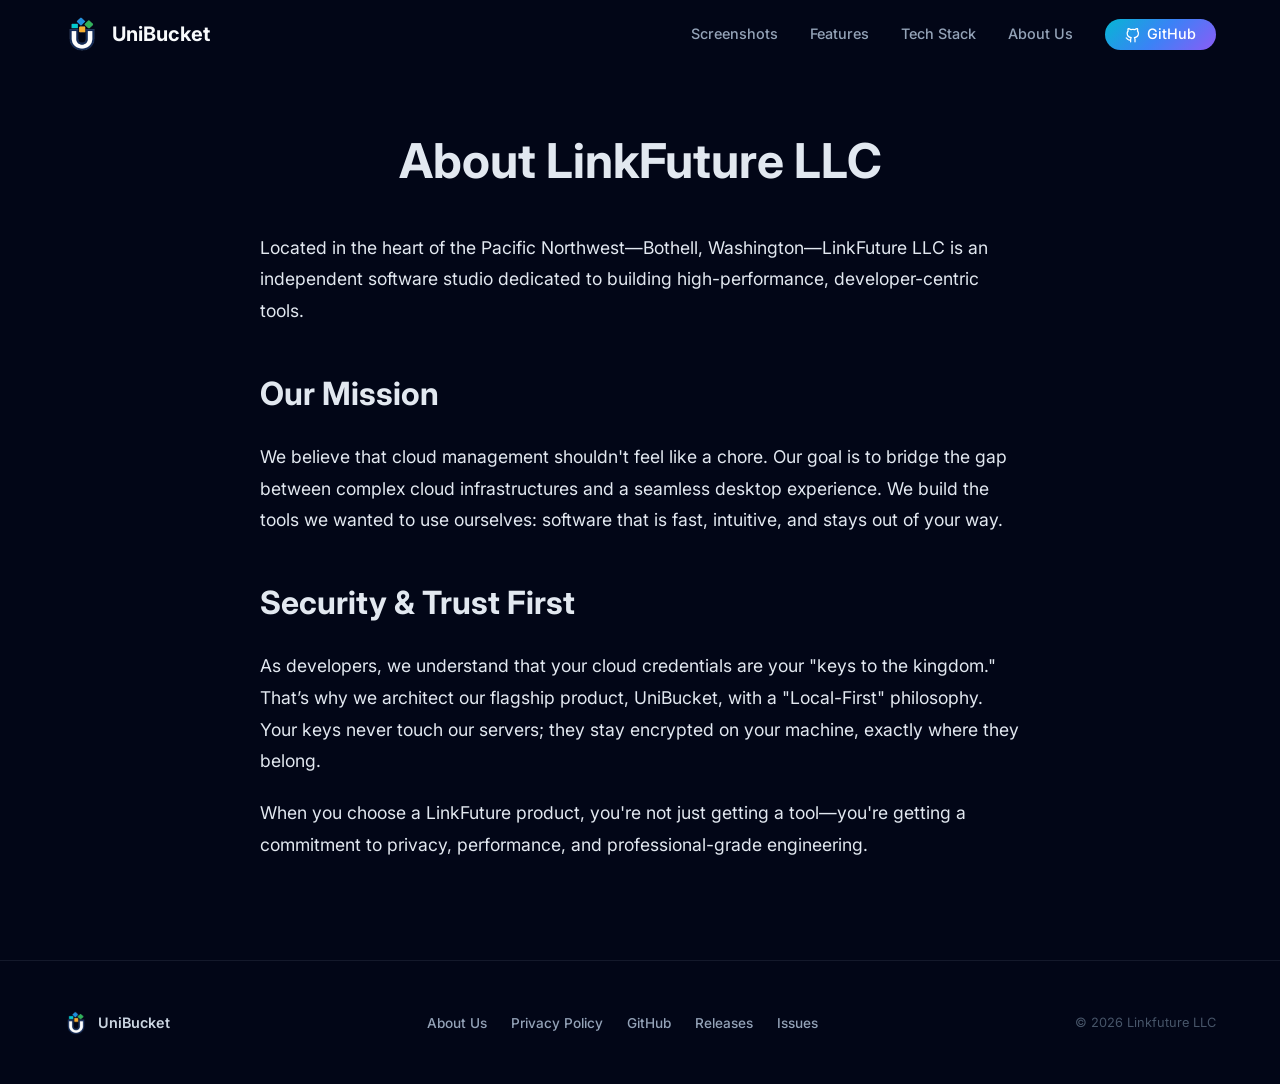
==== docs/about.html @ 862449c9 "docs: auto-sync from main repository [skip ci]" ====
<!DOCTYPE html>
<html lang="en">

<head>
  <meta charset="UTF-8" />
  <meta name="viewport" content="width=device-width, initial-scale=1.0" />
  <title>About Us — LinkFuture LLC</title>
  <meta name="description" content="Learn more about LinkFuture LLC and our mission to build intuitive cloud tools." />
  <link rel="icon" type="image/png" href="images/icon.png" />
  <link rel="stylesheet" href="styles.css" />
  <style>
    .content-page {
      padding: 120px 0 80px;
      min-height: calc(100vh - 200px);
    }
    .content-page h1 {
      margin-bottom: 30px;
      font-size: 3rem;
      text-align: center;
    }
    .content-page h2 {
      margin-top: 40px;
      margin-bottom: 20px;
      font-size: 2rem;
    }
    .content-page p {
      font-size: 1.1rem;
      line-height: 1.8;
      margin-bottom: 20px;
      color: var(--text-off);
    }
    .content-container {
      max-width: 800px;
      margin: 0 auto;
      padding: 0 20px;
    }
  </style>
</head>

<body>

  <!-- ===== Navigation ===== -->
  <nav class="nav" id="nav">
    <div class="container">
      <a href="index.html" class="nav-brand">
        <img src="images/icon.png" alt="UniBucket icon" />
        UniBucket
      </a>
      <ul class="nav-links" id="navLinks">
        <li><a href="index.html#screenshots">Screenshots</a></li>
        <li><a href="index.html#features">Features</a></li>
        <li><a href="index.html#tech">Tech Stack</a></li>
        <li><a href="about.html">About Us</a></li>
        <li><a href="https://github.com/LinkFuture/UniBucket-Releases" target="_blank" rel="noopener" class="nav-cta">
            <svg width="16" height="16" viewBox="0 0 24 24" fill="none" stroke="currentColor" stroke-width="2"
              stroke-linecap="round" stroke-linejoin="round">
              <path
                d="M9 19c-5 1.5-5-2.5-7-3m14 6v-3.87a3.37 3.37 0 0 0-.94-2.61c3.14-.35 6.44-1.54 6.44-7A5.44 5.44 0 0 0 20 4.77 5.07 5.07 0 0 0 19.91 1S18.73.65 16 2.48a13.38 13.38 0 0 0-7 0C6.27.65 5.09 1 5.09 1A5.07 5.07 0 0 0 5 4.77a5.44 5.44 0 0 0-1.5 3.78c0 5.42 3.3 6.61 6.44 7A3.37 3.37 0 0 0 9 18.13V22" />
            </svg>
            GitHub
          </a></li>
      </ul>
      <button class="nav-toggle" id="navToggle" aria-label="Toggle navigation">
        <svg width="24" height="24" viewBox="0 0 24 24" fill="none" stroke="currentColor" stroke-width="2"
          stroke-linecap="round">
          <line x1="3" y1="6" x2="21" y2="6" />
          <line x1="3" y1="12" x2="21" y2="12" />
          <line x1="3" y1="18" x2="21" y2="18" />
        </svg>
      </button>
    </div>
  </nav>

  <!-- ===== About Content ===== -->
  <main class="content-page">
    <div class="content-container reveal">
      <h1>About <span class="gradient-text">LinkFuture LLC</span></h1>
      
      <p>Located in the heart of the Pacific Northwest—Bothell, Washington—LinkFuture LLC is an independent software studio dedicated to building high-performance, developer-centric tools.</p>

      <h2>Our Mission</h2>
      <p>We believe that cloud management shouldn't feel like a chore. Our goal is to bridge the gap between complex cloud infrastructures and a seamless desktop experience. We build the tools we wanted to use ourselves: software that is fast, intuitive, and stays out of your way.</p>

      <h2>Security &amp; Trust First</h2>
      <p>As developers, we understand that your cloud credentials are your "keys to the kingdom." That’s why we architect our flagship product, UniBucket, with a "Local-First" philosophy. Your keys never touch our servers; they stay encrypted on your machine, exactly where they belong.</p>

      <p>When you choose a LinkFuture product, you're not just getting a tool—you're getting a commitment to privacy, performance, and professional-grade engineering.</p>
    </div>
  </main>

  <!-- ===== Footer ===== -->
  <footer class="footer">
    <div class="container">
      <div class="footer-brand">
        <img src="images/icon.png" alt="UniBucket" />
        UniBucket
      </div>
      <ul class="footer-links">
        <li><a href="about.html">About Us</a></li>
        <li><a href="privacy.html">Privacy Policy</a></li>
        <li><a href="https://github.com/LinkFuture/UniBucket-Releases" target="_blank" rel="noopener">GitHub</a></li>
        <li><a href="https://github.com/LinkFuture/UniBucket-Releases/releases" target="_blank"
            rel="noopener">Releases</a></li>
        <li><a href="https://github.com/LinkFuture/UniBucket-Releases/issues" target="_blank" rel="noopener">Issues</a>
        </li>
      </ul>
      <p class="footer-copy">&copy; 2026 Linkfuture LLC</p>
    </div>
  </footer>

  <script src="script.js"></script>
</body>

</html>
---- docs/styles.css ----
/* ===== UniBucket Landing Page Styles ===== */

@import url('https://fonts.googleapis.com/css2?family=Inter:wght@300;400;500;600;700;800;900&display=swap');

/* ---------- Design Tokens ---------- */
:root {
  --navy-950: #020617;
  --navy-900: #0f172a;
  --navy-800: #1e293b;
  --navy-700: #334155;
  --navy-600: #475569;
  --navy-400: #94a3b8;
  --navy-300: #cbd5e1;
  --navy-200: #e2e8f0;
  --navy-100: #f1f5f9;
  --navy-50: #f8fafc;

  --teal: #06b6d4;
  --teal-glow: rgba(6, 182, 212, 0.25);
  --blue: #3b82f6;
  --blue-glow: rgba(59, 130, 246, 0.25);
  --gold: #f59e0b;
  --gold-glow: rgba(245, 158, 11, 0.2);
  --green: #22c55e;
  --green-glow: rgba(34, 197, 94, 0.2);
  --purple: #8b5cf6;

  --gradient-hero: linear-gradient(135deg, var(--navy-950) 0%, #0c1528 40%, #111d3a 70%, var(--navy-900) 100%);
  --gradient-accent: linear-gradient(135deg, var(--teal), var(--blue), var(--purple));
  --gradient-card: linear-gradient(145deg, rgba(30, 41, 59, 0.7), rgba(15, 23, 42, 0.9));

  --glass-bg: rgba(30, 41, 59, 0.4);
  --glass-border: rgba(148, 163, 184, 0.12);
  --glass-blur: 16px;

  --radius-sm: 8px;
  --radius-md: 12px;
  --radius-lg: 20px;
  --radius-xl: 28px;

  --shadow-glow: 0 0 60px rgba(6, 182, 212, 0.08), 0 0 120px rgba(59, 130, 246, 0.06);
  --shadow-card: 0 4px 24px rgba(0, 0, 0, 0.25), 0 1px 4px rgba(0, 0, 0, 0.15);
  --shadow-elevated: 0 8px 40px rgba(0, 0, 0, 0.4), 0 2px 8px rgba(0, 0, 0, 0.2);

  --transition: 0.3s cubic-bezier(0.4, 0, 0.2, 1);
  --transition-slow: 0.6s cubic-bezier(0.4, 0, 0.2, 1);
}

/* ---------- Reset & Base ---------- */
*,
*::before,
*::after {
  margin: 0;
  padding: 0;
  box-sizing: border-box;
}

html {
  scroll-behavior: smooth;
  font-size: 16px;
}

body {
  font-family: 'Inter', -apple-system, BlinkMacSystemFont, 'Segoe UI', sans-serif;
  background: var(--navy-950);
  color: var(--navy-200);
  line-height: 1.7;
  overflow-x: hidden;
  -webkit-font-smoothing: antialiased;
  -moz-osx-font-smoothing: grayscale;
}

a {
  color: var(--teal);
  text-decoration: none;
  transition: color var(--transition);
}

a:hover {
  color: var(--blue);
}

img {
  max-width: 100%;
  height: auto;
  display: block;
}

.container {
  max-width: 1200px;
  margin: 0 auto;
  padding: 0 24px;
}

/* ---------- Utility ---------- */
.sr-only {
  position: absolute;
  width: 1px;
  height: 1px;
  overflow: hidden;
  clip: rect(0, 0, 0, 0);
  white-space: nowrap;
}

/* ---------- Navigation ---------- */
.nav {
  position: fixed;
  top: 0;
  left: 0;
  right: 0;
  z-index: 100;
  padding: 16px 0;
  transition: background var(--transition), box-shadow var(--transition), padding var(--transition);
}

.nav.scrolled {
  background: rgba(15, 23, 42, 0.85);
  backdrop-filter: blur(var(--glass-blur));
  -webkit-backdrop-filter: blur(var(--glass-blur));
  box-shadow: 0 1px 0 var(--glass-border);
  padding: 10px 0;
}

.nav .container {
  display: flex;
  align-items: center;
  justify-content: space-between;
}

.nav svg {
  max-width: 24px;
  max-height: 24px;
  width: auto;
  height: auto;
}

.nav-brand {
  display: flex;
  align-items: center;
  gap: 12px;
  font-weight: 700;
  font-size: 1.25rem;
  color: var(--navy-50);
}

.nav-brand img {
  width: 36px;
  height: 36px;
  border-radius: 8px;
}

.nav-links {
  display: flex;
  align-items: center;
  gap: 32px;
  list-style: none;
}

.nav-links a {
  color: var(--navy-400);
  font-size: 0.9rem;
  font-weight: 500;
  transition: color var(--transition);
}

.nav-links a:hover {
  color: var(--navy-50);
}

.nav-cta {
  display: inline-flex;
  align-items: center;
  justify-content: center;
  gap: 7px;
  background: var(--gradient-accent);
  color: #fff !important;
  padding: 8px 20px;
  border-radius: 999px;
  font-weight: 600;
  font-size: 0.875rem;
  line-height: 1;
  vertical-align: middle;
  transition: transform var(--transition), box-shadow var(--transition);
  overflow: hidden;
  white-space: nowrap;
}

.nav-cta svg {
  width: 15px !important;
  height: 15px !important;
  min-width: 15px;
  min-height: 15px;
  max-width: 15px;
  max-height: 15px;
  flex-shrink: 0;
  display: block;
  position: relative;
  top: 1px;
}

.nav-cta:hover {
  transform: translateY(-1px);
  box-shadow: 0 4px 20px var(--teal-glow);
  color: #fff !important;
}

.nav-toggle {
  display: none;
  background: none;
  border: none;
  color: var(--navy-200);
  cursor: pointer;
  padding: 4px;
}

/* ---------- Hero ---------- */
.hero {
  position: relative;
  min-height: 100vh;
  display: flex;
  align-items: center;
  justify-content: center;
  background: var(--gradient-hero);
  overflow: hidden;
  padding: 120px 24px 80px;
}

.hero::before {
  content: '';
  position: absolute;
  top: -50%;
  left: -50%;
  width: 200%;
  height: 200%;
  background: radial-gradient(circle at 30% 40%, var(--teal-glow) 0%, transparent 50%),
    radial-gradient(circle at 70% 60%, var(--blue-glow) 0%, transparent 50%),
    radial-gradient(circle at 50% 80%, var(--gold-glow) 0%, transparent 40%);
  animation: heroGlow 12s ease-in-out infinite alternate;
  pointer-events: none;
}

@keyframes heroGlow {
  0% {
    transform: translate(0, 0) scale(1);
  }

  50% {
    transform: translate(-3%, 2%) scale(1.05);
  }

  100% {
    transform: translate(2%, -2%) scale(0.98);
  }
}

/* Grid dots background */
.hero::after {
  content: '';
  position: absolute;
  inset: 0;
  background-image: radial-gradient(rgba(148, 163, 184, 0.07) 1px, transparent 1px);
  background-size: 32px 32px;
  pointer-events: none;
}

.hero-content {
  position: relative;
  z-index: 2;
  text-align: center;
  max-width: 800px;
}

.hero-badge {
  display: inline-flex;
  align-items: center;
  gap: 8px;
  background: var(--glass-bg);
  border: 1px solid var(--glass-border);
  backdrop-filter: blur(8px);
  padding: 6px 16px;
  border-radius: 999px;
  font-size: 0.8rem;
  font-weight: 500;
  color: var(--teal);
  margin-bottom: 28px;
  animation: fadeInUp 0.8s ease-out;
}

.hero-badge svg {
  width: 14px;
  height: 14px;
}

.hero-icon {
  width: 100px;
  height: 100px;
  border-radius: var(--radius-lg);
  margin: 0 auto 32px;
  animation: float 4s ease-in-out infinite, fadeInUp 0.8s ease-out 0.1s both;
  box-shadow: 0 8px 40px rgba(6, 182, 212, 0.15);
}

@keyframes float {

  0%,
  100% {
    transform: translateY(0);
  }

  50% {
    transform: translateY(-12px);
  }
}

.hero h1 {
  font-size: clamp(2.5rem, 6vw, 4.25rem);
  font-weight: 800;
  color: var(--navy-50);
  line-height: 1.1;
  letter-spacing: -0.03em;
  margin-bottom: 20px;
  animation: fadeInUp 0.8s ease-out 0.2s both;
}

.hero h1 .gradient-text {
  background: var(--gradient-accent);
  -webkit-background-clip: text;
  background-clip: text;
  -webkit-text-fill-color: transparent;
}

.hero-subtitle {
  font-size: clamp(1.05rem, 2vw, 1.3rem);
  color: var(--navy-400);
  max-width: 560px;
  margin: 0 auto 40px;
  font-weight: 400;
  animation: fadeInUp 0.8s ease-out 0.35s both;
}

.hero-actions {
  display: flex;
  gap: 16px;
  justify-content: center;
  flex-wrap: wrap;
  animation: fadeInUp 0.8s ease-out 0.5s both;
}

.btn {
  display: inline-flex;
  align-items: center;
  gap: 8px;
  padding: 14px 32px;
  border-radius: 999px;
  font-weight: 600;
  font-size: 1rem;
  cursor: pointer;
  border: none;
  transition: transform var(--transition), box-shadow var(--transition), background var(--transition);
}

.btn-primary {
  background: var(--gradient-accent);
  color: #fff;
  box-shadow: 0 4px 20px var(--teal-glow);
}

.btn-primary:hover {
  transform: translateY(-2px);
  box-shadow: 0 8px 32px var(--teal-glow);
  color: #fff;
}

.btn-secondary {
  background: var(--glass-bg);
  color: var(--navy-200);
  border: 1px solid var(--glass-border);
  backdrop-filter: blur(8px);
}

.btn-secondary:hover {
  background: rgba(51, 65, 85, 0.5);
  transform: translateY(-2px);
  color: var(--navy-50);
}

.btn svg {
  width: 18px;
  height: 18px;
}

/* platform badges under hero CTA */
.hero-platforms {
  display: flex;
  gap: 24px;
  justify-content: center;
  margin-top: 24px;
  animation: fadeInUp 0.8s ease-out 0.6s both;
}

.platform-badge {
  display: flex;
  align-items: center;
  gap: 6px;
  color: var(--navy-400);
  font-size: 0.8rem;
  font-weight: 500;
}

.platform-badge svg {
  width: 16px;
  height: 16px;
  opacity: 0.7;
}

/* ---------- Screenshots Section ---------- */
.screenshots {
  padding: 100px 0 120px;
  background: var(--navy-950);
  position: relative;
}

.section-header {
  text-align: center;
  margin-bottom: 60px;
}

.section-label {
  display: inline-block;
  font-size: 0.8rem;
  font-weight: 600;
  text-transform: uppercase;
  letter-spacing: 0.08em;
  color: var(--teal);
  margin-bottom: 12px;
}

.section-header h2 {
  font-size: clamp(1.8rem, 4vw, 2.75rem);
  font-weight: 800;
  color: var(--navy-50);
  letter-spacing: -0.02em;
  margin-bottom: 16px;
}

.section-header p {
  color: var(--navy-400);
  max-width: 520px;
  margin: 0 auto;
  font-size: 1.05rem;
}

.carousel {
  position: relative;
  max-width: 960px;
  margin: 0 auto;
}

.carousel-track {
  position: relative;
  border-radius: var(--radius-xl);
  overflow: hidden;
  background: var(--navy-800);
  box-shadow: var(--shadow-elevated), var(--shadow-glow);
  border: 1px solid var(--glass-border);
  aspect-ratio: 1472 / 1017;
}

.carousel-slide {
  position: absolute;
  inset: 0;
  opacity: 0;
  transition: opacity 0.8s ease;
}

.carousel-slide.active {
  opacity: 1;
}

.carousel-slide img {
  width: 100%;
  height: 100%;
  object-fit: contain;
}

.carousel-caption {
  position: absolute;
  bottom: 0;
  left: 0;
  right: 0;
  padding: 40px 32px 24px;
  background: linear-gradient(transparent, rgba(2, 6, 23, 0.85));
  font-size: 0.9rem;
  color: var(--navy-300);
  font-weight: 500;
}

.carousel-nav {
  display: flex;
  justify-content: center;
  gap: 10px;
  margin-top: 24px;
}

.carousel-dot {
  width: 10px;
  height: 10px;
  border-radius: 999px;
  border: none;
  background: var(--navy-700);
  cursor: pointer;
  transition: var(--transition);
  padding: 0;
}

.carousel-dot.active {
  background: var(--teal);
  width: 32px;
  box-shadow: 0 0 12px var(--teal-glow);
}

/* ---------- Features ---------- */
.features {
  padding: 120px 0;
  background: var(--navy-900);
  position: relative;
}

.features::before {
  content: '';
  position: absolute;
  top: 0;
  left: 0;
  right: 0;
  height: 1px;
  background: linear-gradient(90deg, transparent, var(--glass-border), transparent);
}

.features-grid {
  display: grid;
  grid-template-columns: repeat(3, 1fr);
  gap: 24px;
}

.feature-card {
  background: var(--gradient-card);
  border: 1px solid var(--glass-border);
  border-radius: var(--radius-lg);
  padding: 36px 28px;
  transition: transform var(--transition), box-shadow var(--transition), border-color var(--transition);
  position: relative;
  overflow: hidden;
}

.feature-card::before {
  content: '';
  position: absolute;
  top: 0;
  left: 0;
  right: 0;
  height: 2px;
  background: var(--gradient-accent);
  opacity: 0;
  transition: opacity var(--transition);
}

.feature-card:hover {
  transform: translateY(-4px);
  box-shadow: var(--shadow-card);
  border-color: rgba(148, 163, 184, 0.2);
}

.feature-card:hover::before {
  opacity: 1;
}

.feature-icon {
  width: 48px;
  height: 48px;
  border-radius: var(--radius-md);
  display: flex;
  align-items: center;
  justify-content: center;
  margin-bottom: 20px;
  font-size: 1.4rem;
}

.feature-icon.teal {
  background: rgba(6, 182, 212, 0.12);
  color: var(--teal);
}

.feature-icon.blue {
  background: rgba(59, 130, 246, 0.12);
  color: var(--blue);
}

.feature-icon.gold {
  background: rgba(245, 158, 11, 0.12);
  color: var(--gold);
}

.feature-icon.green {
  background: rgba(34, 197, 94, 0.12);
  color: var(--green);
}

.feature-icon.purple {
  background: rgba(139, 92, 246, 0.12);
  color: var(--purple);
}

.feature-card h3 {
  font-size: 1.15rem;
  font-weight: 700;
  color: var(--navy-50);
  margin-bottom: 10px;
}

.feature-card p {
  font-size: 0.92rem;
  color: var(--navy-400);
  line-height: 1.65;
}

/* ---------- Providers ---------- */
.providers {
  padding: 80px 0;
  background: var(--navy-950);
  text-align: center;
}

.providers-subtitle {
  font-size: 0.85rem;
  text-transform: uppercase;
  letter-spacing: 0.1em;
  color: var(--navy-600);
  font-weight: 600;
  margin-bottom: 40px;
}

.providers-logos {
  display: flex;
  justify-content: center;
  align-items: center;
  gap: 56px;
  flex-wrap: wrap;
}

.provider-logo {
  display: flex;
  align-items: center;
  gap: 12px;
  color: var(--navy-400);
  font-size: 1.1rem;
  font-weight: 600;
  opacity: 0.65;
  transition: opacity var(--transition);
}

.provider-logo:hover {
  opacity: 1;
}

.provider-logo svg {
  width: 36px;
  height: 36px;
}

/* ---------- Tech Stack ---------- */
.tech {
  padding: 100px 0;
  background: var(--navy-900);
  position: relative;
}

.tech::before {
  content: '';
  position: absolute;
  top: 0;
  left: 0;
  right: 0;
  height: 1px;
  background: linear-gradient(90deg, transparent, var(--glass-border), transparent);
}

.tech-grid {
  display: flex;
  flex-wrap: wrap;
  justify-content: center;
  gap: 20px;
}

.tech-badge {
  display: flex;
  align-items: center;
  gap: 10px;
  background: var(--glass-bg);
  border: 1px solid var(--glass-border);
  padding: 12px 24px;
  border-radius: 999px;
  color: var(--navy-300);
  font-weight: 500;
  font-size: 0.92rem;
  transition: transform var(--transition), border-color var(--transition), background var(--transition);
}

.tech-badge:hover {
  transform: translateY(-2px);
  border-color: rgba(148, 163, 184, 0.25);
  background: rgba(51, 65, 85, 0.4);
}

.tech-badge svg,
.tech-badge img {
  width: 22px;
  height: 22px;
}

/* ---------- Download / CTA ---------- */
.download {
  padding: 120px 0;
  background: var(--gradient-hero);
  position: relative;
  overflow: hidden;
}

.download::before {
  content: '';
  position: absolute;
  inset: 0;
  background: radial-gradient(circle at 50% 50%, var(--blue-glow) 0%, transparent 60%);
  pointer-events: none;
}

.download-content {
  position: relative;
  z-index: 2;
  text-align: center;
}

.download-content h2 {
  font-size: clamp(2rem, 4vw, 3rem);
  font-weight: 800;
  color: var(--navy-50);
  margin-bottom: 16px;
}

.download-content p {
  color: var(--navy-400);
  font-size: 1.1rem;
  margin-bottom: 40px;
  max-width: 480px;
  margin-left: auto;
  margin-right: auto;
}

.download-buttons {
  display: flex;
  gap: 16px;
  justify-content: center;
  flex-wrap: wrap;
}

.download-btn {
  display: inline-flex;
  align-items: center;
  gap: 12px;
  padding: 16px 32px;
  border-radius: var(--radius-md);
  background: var(--glass-bg);
  border: 1px solid var(--glass-border);
  backdrop-filter: blur(8px);
  color: var(--navy-200);
  font-weight: 600;
  font-size: 0.95rem;
  transition: transform var(--transition), background var(--transition), border-color var(--transition);
  cursor: pointer;
  text-decoration: none;
}

.download-btn:hover {
  transform: translateY(-3px);
  background: rgba(51, 65, 85, 0.5);
  border-color: rgba(148, 163, 184, 0.25);
  color: var(--navy-50);
}

.download-btn svg {
  width: 24px;
  height: 24px;
}

.download-btn span {
  text-align: left;
}

.download-btn .btn-small {
  display: block;
  font-size: 0.7rem;
  font-weight: 400;
  color: var(--navy-400);
}

/* ---------- Footer ---------- */
.footer {
  padding: 48px 0;
  background: var(--navy-950);
  border-top: 1px solid var(--glass-border);
}

.footer .container {
  display: flex;
  align-items: center;
  justify-content: space-between;
  flex-wrap: wrap;
  gap: 16px;
}

.footer-brand {
  display: flex;
  align-items: center;
  gap: 10px;
  font-weight: 600;
  color: var(--navy-300);
  font-size: 0.9rem;
}

.footer-brand img {
  width: 24px;
  height: 24px;
  border-radius: 6px;
}

.footer-links {
  display: flex;
  gap: 24px;
  list-style: none;
}

.footer-links a {
  color: var(--navy-400);
  font-size: 0.85rem;
  font-weight: 500;
}

.footer-links a:hover {
  color: var(--navy-200);
}

.footer-copy {
  color: var(--navy-600);
  font-size: 0.8rem;
}

/* ---------- Animations ---------- */
@keyframes fadeInUp {
  from {
    opacity: 0;
    transform: translateY(24px);
  }

  to {
    opacity: 1;
    transform: translateY(0);
  }
}

.reveal {
  opacity: 0;
  transform: translateY(32px);
  transition: opacity 0.7s ease, transform 0.7s ease;
}

.reveal.visible {
  opacity: 1;
  transform: translateY(0);
}

/* ---------- Responsive ---------- */
@media (max-width: 1024px) {
  .features-grid {
    grid-template-columns: repeat(2, 1fr);
  }
}

@media (max-width: 768px) {
  .nav-links {
    position: fixed;
    top: 0;
    right: -100%;
    width: 280px;
    height: 100vh;
    background: var(--navy-900);
    flex-direction: column;
    align-items: flex-start;
    padding: 80px 32px 32px;
    gap: 24px;
    transition: right var(--transition);
    box-shadow: -4px 0 24px rgba(0, 0, 0, 0.4);
    border-left: 1px solid var(--glass-border);
  }

  .nav-links.open {
    right: 0;
  }

  .nav-toggle {
    display: block;
  }

  .features-grid {
    grid-template-columns: 1fr;
  }

  .hero {
    padding: 100px 20px 60px;
  }

  .hero h1 {
    font-size: 2.2rem;
  }

  .providers-logos {
    gap: 32px;
  }

  .download-buttons {
    flex-direction: column;
    align-items: center;
  }

  .footer .container {
    flex-direction: column;
    text-align: center;
  }
}

@media (max-width: 480px) {
  .hero-actions {
    flex-direction: column;
    align-items: center;
  }

  .hero-platforms {
    flex-direction: column;
    gap: 12px;
  }

  .carousel-track {
    border-radius: var(--radius-md);
    aspect-ratio: 4 / 3;
  }
}
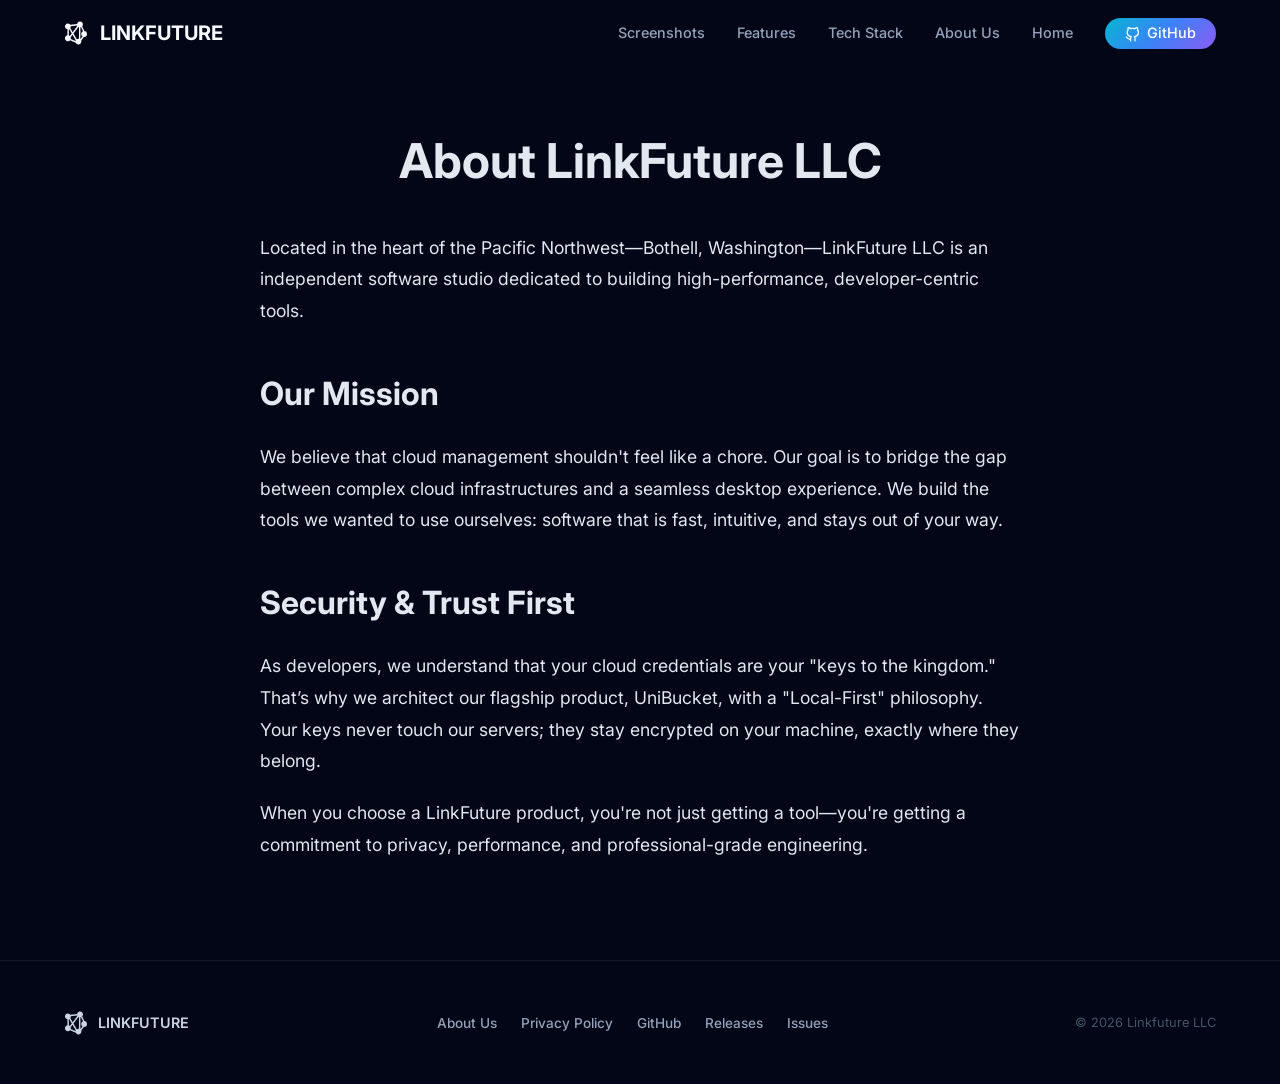
==== commit af29293f: "docs: auto-sync from main repository [skip ci]" ====
--- a/docs/about.html
+++ b/docs/about.html
@@ -43,14 +43,17 @@
   <nav class="nav" id="nav">
     <div class="container">
       <a href="index.html" class="nav-brand">
-        <img src="images/icon.png" alt="UniBucket icon" />
-        UniBucket
+        <svg class="nav-brand-logo" viewBox="0 0 100 100" fill="currentColor" width="36" height="36">
+          <g data-name="Group"><path data-name="Compound Path" d="m85.1 42.2-9.4-20a12.2 12.2 0 1 0-21.1-9.8l-27.7 3.7a12.2 12.2 0 1 0-12.4 18.1l-.2 25.6a12.2 12.2 0 1 0 11 20.1l23.8 10.7A12.2 12.2 0 0 0 71.8 82l10.6-15.6h1.5a12.2 12.2 0 0 0 1.3-24.3Zm-56.6-20V22l26.6-3.6a12 12 0 0 0 .9 1.9L36.3 46.5l-10-17.4a12.1 12.1 0 0 0 2.2-6.9m-4.3 40.5a12.2 12.2 0 0 0-3.9-2.3l.2-26.8 1.2-.5 10.7 18.7Zm24.1 21L28 74.6a11.9 11.9 0 0 0-.3-6.5l7.9-10.6 13.5 23.4a12 12 0 0 0-.8 2.8m14-9.9-2.1-.2a12.1 12.1 0 0 0-7.1 2.3L39.6 52.2l20.7-27.6 2.3 1.1Zm14.3-9.7-8.3 12.4.2-50.4 2.1-.6L79 43.2a12.1 12.1 0 0 0-2.3 20.9Z"/></g>
+        </svg>
+        LINKFUTURE
       </a>
       <ul class="nav-links" id="navLinks">
-        <li><a href="index.html#screenshots">Screenshots</a></li>
-        <li><a href="index.html#features">Features</a></li>
-        <li><a href="index.html#tech">Tech Stack</a></li>
+        <li><a href="unibucket.html#screenshots">Screenshots</a></li>
+        <li><a href="unibucket.html#features">Features</a></li>
+        <li><a href="unibucket.html#tech">Tech Stack</a></li>
         <li><a href="about.html">About Us</a></li>
+        <li><a href="index.html">Home</a></li>
         <li><a href="https://github.com/LinkFuture/UniBucket-Releases" target="_blank" rel="noopener" class="nav-cta">
             <svg width="16" height="16" viewBox="0 0 24 24" fill="none" stroke="currentColor" stroke-width="2"
               stroke-linecap="round" stroke-linejoin="round">
@@ -92,8 +95,10 @@
   <footer class="footer">
     <div class="container">
       <div class="footer-brand">
-        <img src="images/icon.png" alt="UniBucket" />
-        UniBucket
+        <svg class="footer-brand-logo" viewBox="0 0 100 100" fill="currentColor" width="24" height="24">
+          <g data-name="Group"><path data-name="Compound Path" d="m85.1 42.2-9.4-20a12.2 12.2 0 1 0-21.1-9.8l-27.7 3.7a12.2 12.2 0 1 0-12.4 18.1l-.2 25.6a12.2 12.2 0 1 0 11 20.1l23.8 10.7A12.2 12.2 0 0 0 71.8 82l10.6-15.6h1.5a12.2 12.2 0 0 0 1.3-24.3Zm-56.6-20V22l26.6-3.6a12 12 0 0 0 .9 1.9L36.3 46.5l-10-17.4a12.1 12.1 0 0 0 2.2-6.9m-4.3 40.5a12.2 12.2 0 0 0-3.9-2.3l.2-26.8 1.2-.5 10.7 18.7Zm24.1 21L28 74.6a11.9 11.9 0 0 0-.3-6.5l7.9-10.6 13.5 23.4a12 12 0 0 0-.8 2.8m14-9.9-2.1-.2a12.1 12.1 0 0 0-7.1 2.3L39.6 52.2l20.7-27.6 2.3 1.1Zm14.3-9.7-8.3 12.4.2-50.4 2.1-.6L79 43.2a12.1 12.1 0 0 0-2.3 20.9Z"/></g>
+        </svg>
+        LINKFUTURE
       </div>
       <ul class="footer-links">
         <li><a href="about.html">About Us</a></li>
--- a/docs/styles.css
+++ b/docs/styles.css
@@ -143,10 +143,16 @@
   color: var(--navy-50);
 }
 
-.nav-brand img {
+.nav-brand img,
+.nav-brand-logo {
   width: 36px;
   height: 36px;
   border-radius: 8px;
+}
+
+.footer-brand-logo {
+  width: 24px;
+  height: 24px;
 }
 
 .nav-links {
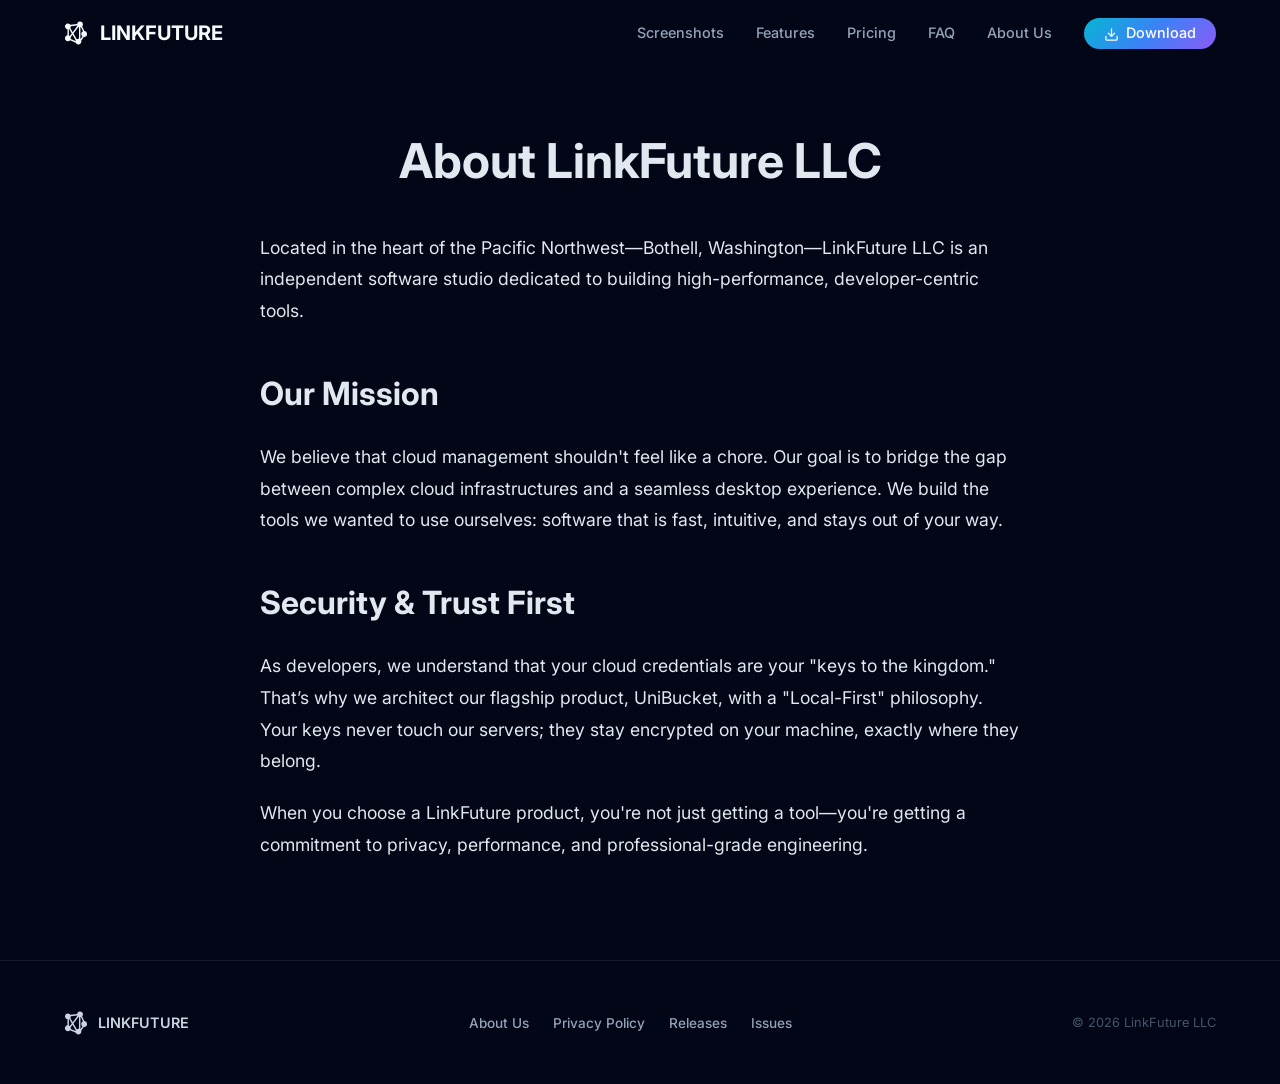
==== commit be059876: "docs: auto-sync from main repository [skip ci]" ====
--- a/docs/about.html
+++ b/docs/about.html
@@ -6,7 +6,7 @@
   <meta name="viewport" content="width=device-width, initial-scale=1.0" />
   <title>About Us — LinkFuture LLC</title>
   <meta name="description" content="Learn more about LinkFuture LLC and our mission to build intuitive cloud tools." />
-  <link rel="icon" type="image/png" href="images/icon.png" />
+  <link rel="icon" type="image/svg+xml" href="images/linkfuture-favicon.svg" />
   <link rel="stylesheet" href="styles.css" />
   <style>
     .content-page {
@@ -51,16 +51,17 @@
       <ul class="nav-links" id="navLinks">
         <li><a href="unibucket.html#screenshots">Screenshots</a></li>
         <li><a href="unibucket.html#features">Features</a></li>
-        <li><a href="unibucket.html#tech">Tech Stack</a></li>
+        <li><a href="unibucket.html#pricing">Pricing</a></li>
+        <li><a href="unibucket.html#faq">FAQ</a></li>
         <li><a href="about.html">About Us</a></li>
-        <li><a href="index.html">Home</a></li>
-        <li><a href="https://github.com/LinkFuture/UniBucket-Releases" target="_blank" rel="noopener" class="nav-cta">
+        <li><a href="unibucket.html#download" class="nav-cta">
             <svg width="16" height="16" viewBox="0 0 24 24" fill="none" stroke="currentColor" stroke-width="2"
               stroke-linecap="round" stroke-linejoin="round">
-              <path
-                d="M9 19c-5 1.5-5-2.5-7-3m14 6v-3.87a3.37 3.37 0 0 0-.94-2.61c3.14-.35 6.44-1.54 6.44-7A5.44 5.44 0 0 0 20 4.77 5.07 5.07 0 0 0 19.91 1S18.73.65 16 2.48a13.38 13.38 0 0 0-7 0C6.27.65 5.09 1 5.09 1A5.07 5.07 0 0 0 5 4.77a5.44 5.44 0 0 0-1.5 3.78c0 5.42 3.3 6.61 6.44 7A3.37 3.37 0 0 0 9 18.13V22" />
+              <path d="M21 15v4a2 2 0 0 1-2 2H5a2 2 0 0 1-2-2v-4" />
+              <polyline points="7 10 12 15 17 10" />
+              <line x1="12" y1="15" x2="12" y2="3" />
             </svg>
-            GitHub
+            Download
           </a></li>
       </ul>
       <button class="nav-toggle" id="navToggle" aria-label="Toggle navigation">
@@ -103,13 +104,12 @@
       <ul class="footer-links">
         <li><a href="about.html">About Us</a></li>
         <li><a href="privacy.html">Privacy Policy</a></li>
-        <li><a href="https://github.com/LinkFuture/UniBucket-Releases" target="_blank" rel="noopener">GitHub</a></li>
-        <li><a href="https://github.com/LinkFuture/UniBucket-Releases/releases" target="_blank"
+        <li><a href="https://github.com/LinkFuture/linkfuture.github.io/releases" target="_blank"
             rel="noopener">Releases</a></li>
-        <li><a href="https://github.com/LinkFuture/UniBucket-Releases/issues" target="_blank" rel="noopener">Issues</a>
+        <li><a href="https://github.com/LinkFuture/linkfuture.github.io/issues" target="_blank" rel="noopener">Issues</a>
         </li>
       </ul>
-      <p class="footer-copy">&copy; 2026 Linkfuture LLC</p>
+      <p class="footer-copy">&copy; <span class="copyright-year">2026</span> LinkFuture LLC</p>
     </div>
   </footer>
 
--- a/docs/styles.css
+++ b/docs/styles.css
@@ -673,14 +673,14 @@
   height: 36px;
 }
 
-/* ---------- Tech Stack ---------- */
-.tech {
+/* ---------- Pricing ---------- */
+.pricing {
   padding: 100px 0;
   background: var(--navy-900);
   position: relative;
 }
 
-.tech::before {
+.pricing::before {
   content: '';
   position: absolute;
   top: 0;
@@ -690,37 +690,186 @@
   background: linear-gradient(90deg, transparent, var(--glass-border), transparent);
 }
 
-.tech-grid {
-  display: flex;
-  flex-wrap: wrap;
+.pricing-grid {
+  display: grid;
+  grid-template-columns: repeat(2, 1fr);
+  gap: 28px;
+  max-width: 820px;
+  margin: 0 auto;
+}
+
+.pricing-card {
+  position: relative;
+  display: flex;
+  flex-direction: column;
+  background: var(--gradient-card);
+  border: 1px solid var(--glass-border);
+  border-radius: var(--radius-xl);
+  padding: 40px 32px;
+  transition: transform var(--transition), box-shadow var(--transition), border-color var(--transition);
+}
+
+.pricing-card:hover {
+  transform: translateY(-4px);
+  box-shadow: var(--shadow-card);
+  border-color: rgba(148, 163, 184, 0.2);
+}
+
+.pricing-card.featured {
+  border-color: rgba(6, 182, 212, 0.45);
+  box-shadow: var(--shadow-card), 0 0 40px rgba(6, 182, 212, 0.12);
+}
+
+.pricing-badge {
+  position: absolute;
+  top: -12px;
+  right: 28px;
+  background: var(--gradient-accent);
+  color: #fff;
+  font-size: 0.72rem;
+  font-weight: 700;
+  text-transform: uppercase;
+  letter-spacing: 0.06em;
+  padding: 4px 12px;
+  border-radius: 999px;
+}
+
+.pricing-header {
+  margin-bottom: 24px;
+  padding-bottom: 24px;
+  border-bottom: 1px solid var(--glass-border);
+}
+
+.pricing-header h3 {
+  font-size: 1.35rem;
+  font-weight: 700;
+  color: var(--navy-50);
+  margin-bottom: 6px;
+}
+
+.pricing-tagline {
+  font-size: 0.9rem;
+  color: var(--navy-400);
+  margin-bottom: 20px;
+}
+
+.pricing-price {
+  font-size: 2.2rem;
+  font-weight: 800;
+  color: var(--navy-50);
+  letter-spacing: -0.02em;
+  line-height: 1.1;
+}
+
+.pricing-sub {
+  display: inline-block;
+  margin-top: 6px;
+  font-size: 0.82rem;
+  color: var(--teal);
+  font-weight: 500;
+}
+
+.pricing-list {
+  list-style: none;
+  display: flex;
+  flex-direction: column;
+  gap: 12px;
+  margin-bottom: 32px;
+  flex: 1;
+}
+
+.pricing-list li {
+  position: relative;
+  padding-left: 24px;
+  font-size: 0.92rem;
+  color: var(--navy-300);
+  line-height: 1.5;
+}
+
+.pricing-list li::before {
+  content: '✓';
+  position: absolute;
+  left: 0;
+  color: var(--teal);
+  font-weight: 700;
+}
+
+.pricing-cta {
+  width: 100%;
   justify-content: center;
-  gap: 20px;
-}
-
-.tech-badge {
-  display: flex;
-  align-items: center;
-  gap: 10px;
-  background: var(--glass-bg);
+}
+
+/* ---------- FAQ ---------- */
+.faq {
+  padding: 100px 0;
+  background: var(--navy-950);
+  position: relative;
+}
+
+.faq::before {
+  content: '';
+  position: absolute;
+  top: 0;
+  left: 0;
+  right: 0;
+  height: 1px;
+  background: linear-gradient(90deg, transparent, var(--glass-border), transparent);
+}
+
+.faq-list {
+  max-width: 780px;
+  margin: 0 auto;
+  display: flex;
+  flex-direction: column;
+  gap: 14px;
+}
+
+.faq-item {
+  background: var(--gradient-card);
   border: 1px solid var(--glass-border);
-  padding: 12px 24px;
-  border-radius: 999px;
-  color: var(--navy-300);
-  font-weight: 500;
-  font-size: 0.92rem;
-  transition: transform var(--transition), border-color var(--transition), background var(--transition);
-}
-
-.tech-badge:hover {
-  transform: translateY(-2px);
-  border-color: rgba(148, 163, 184, 0.25);
-  background: rgba(51, 65, 85, 0.4);
-}
-
-.tech-badge svg,
-.tech-badge img {
-  width: 22px;
-  height: 22px;
+  border-radius: var(--radius-lg);
+  padding: 20px 24px;
+  transition: border-color var(--transition);
+}
+
+.faq-item[open] {
+  border-color: rgba(6, 182, 212, 0.35);
+}
+
+.faq-item summary {
+  font-size: 1.02rem;
+  font-weight: 600;
+  color: var(--navy-50);
+  cursor: pointer;
+  list-style: none;
+  display: flex;
+  align-items: center;
+  justify-content: space-between;
+  gap: 16px;
+}
+
+.faq-item summary::-webkit-details-marker {
+  display: none;
+}
+
+.faq-item summary::after {
+  content: '+';
+  font-size: 1.3rem;
+  font-weight: 400;
+  color: var(--teal);
+  flex-shrink: 0;
+  transition: transform var(--transition);
+}
+
+.faq-item[open] summary::after {
+  content: '−';
+}
+
+.faq-item p {
+  margin-top: 14px;
+  font-size: 0.94rem;
+  color: var(--navy-400);
+  line-height: 1.7;
 }
 
 /* ---------- Download / CTA ---------- */
@@ -919,6 +1068,10 @@
     grid-template-columns: 1fr;
   }
 
+  .pricing-grid {
+    grid-template-columns: 1fr;
+  }
+
   .hero {
     padding: 100px 20px 60px;
   }
